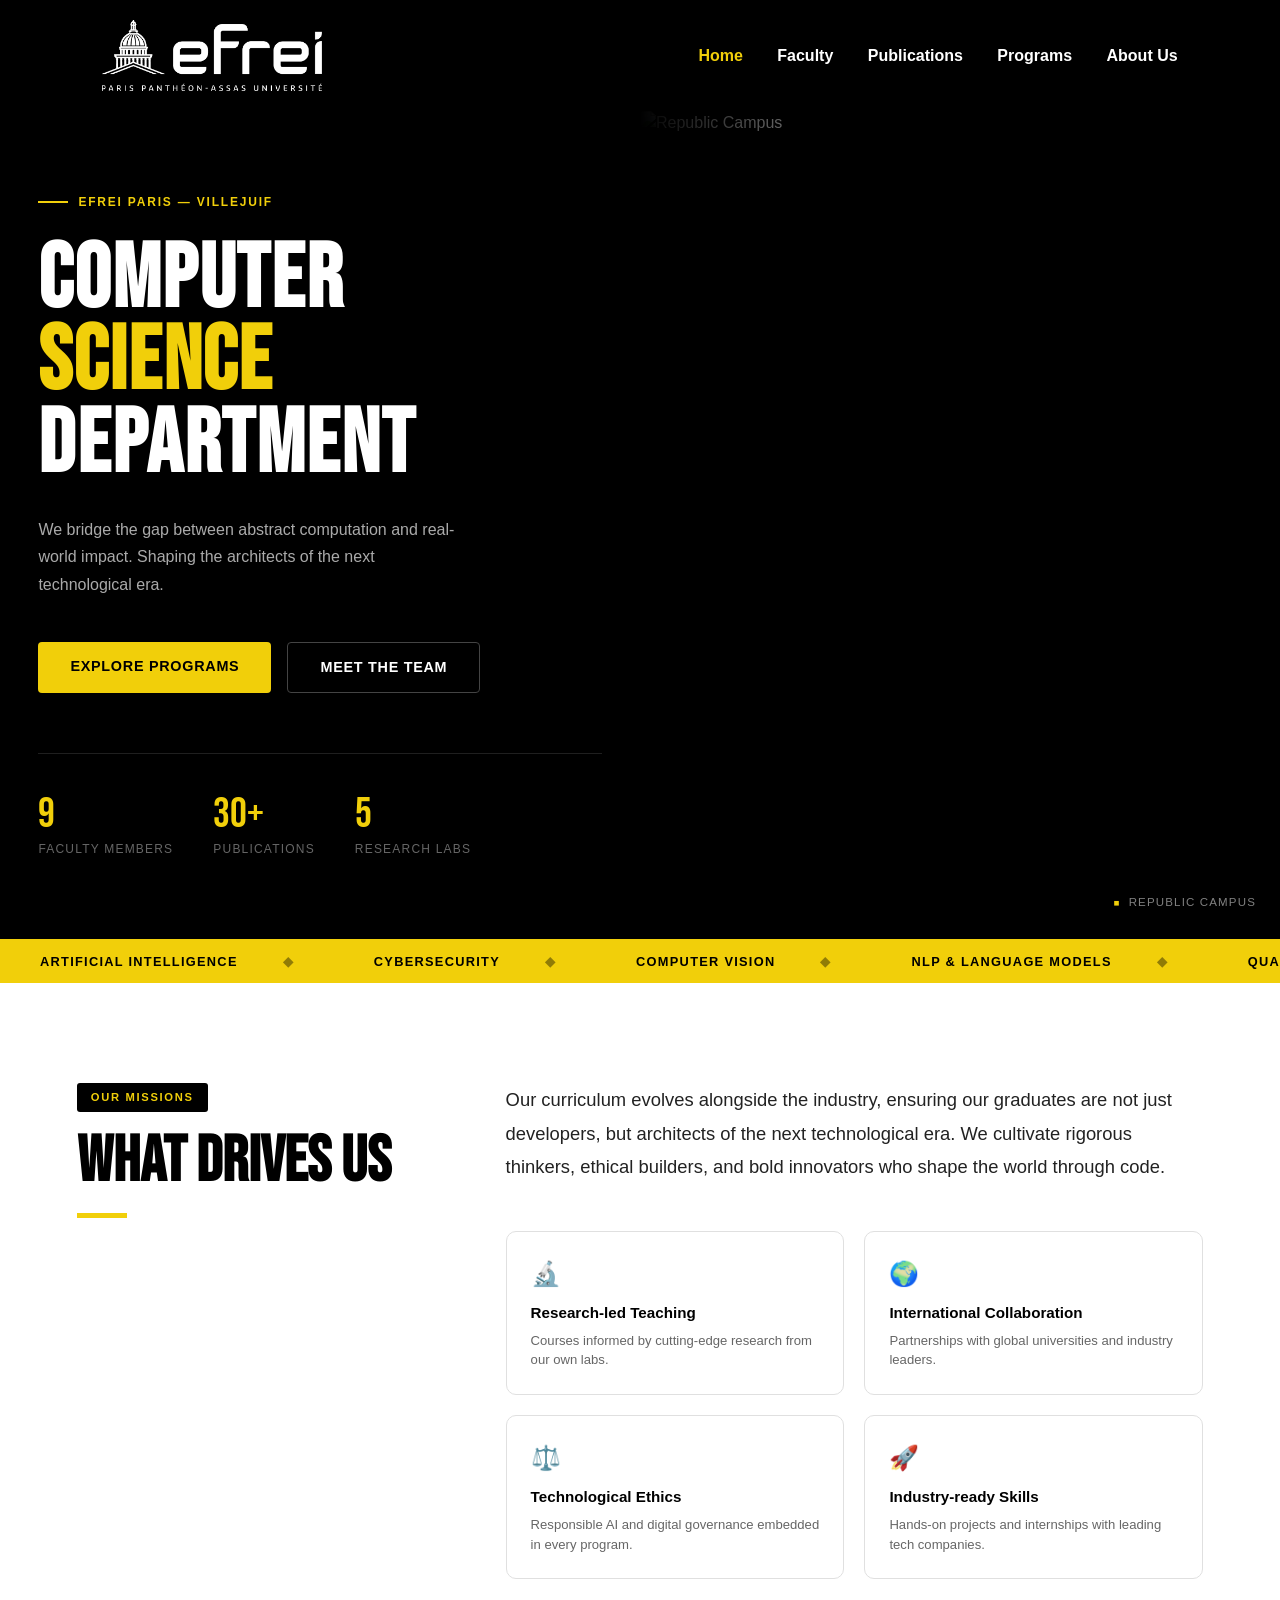
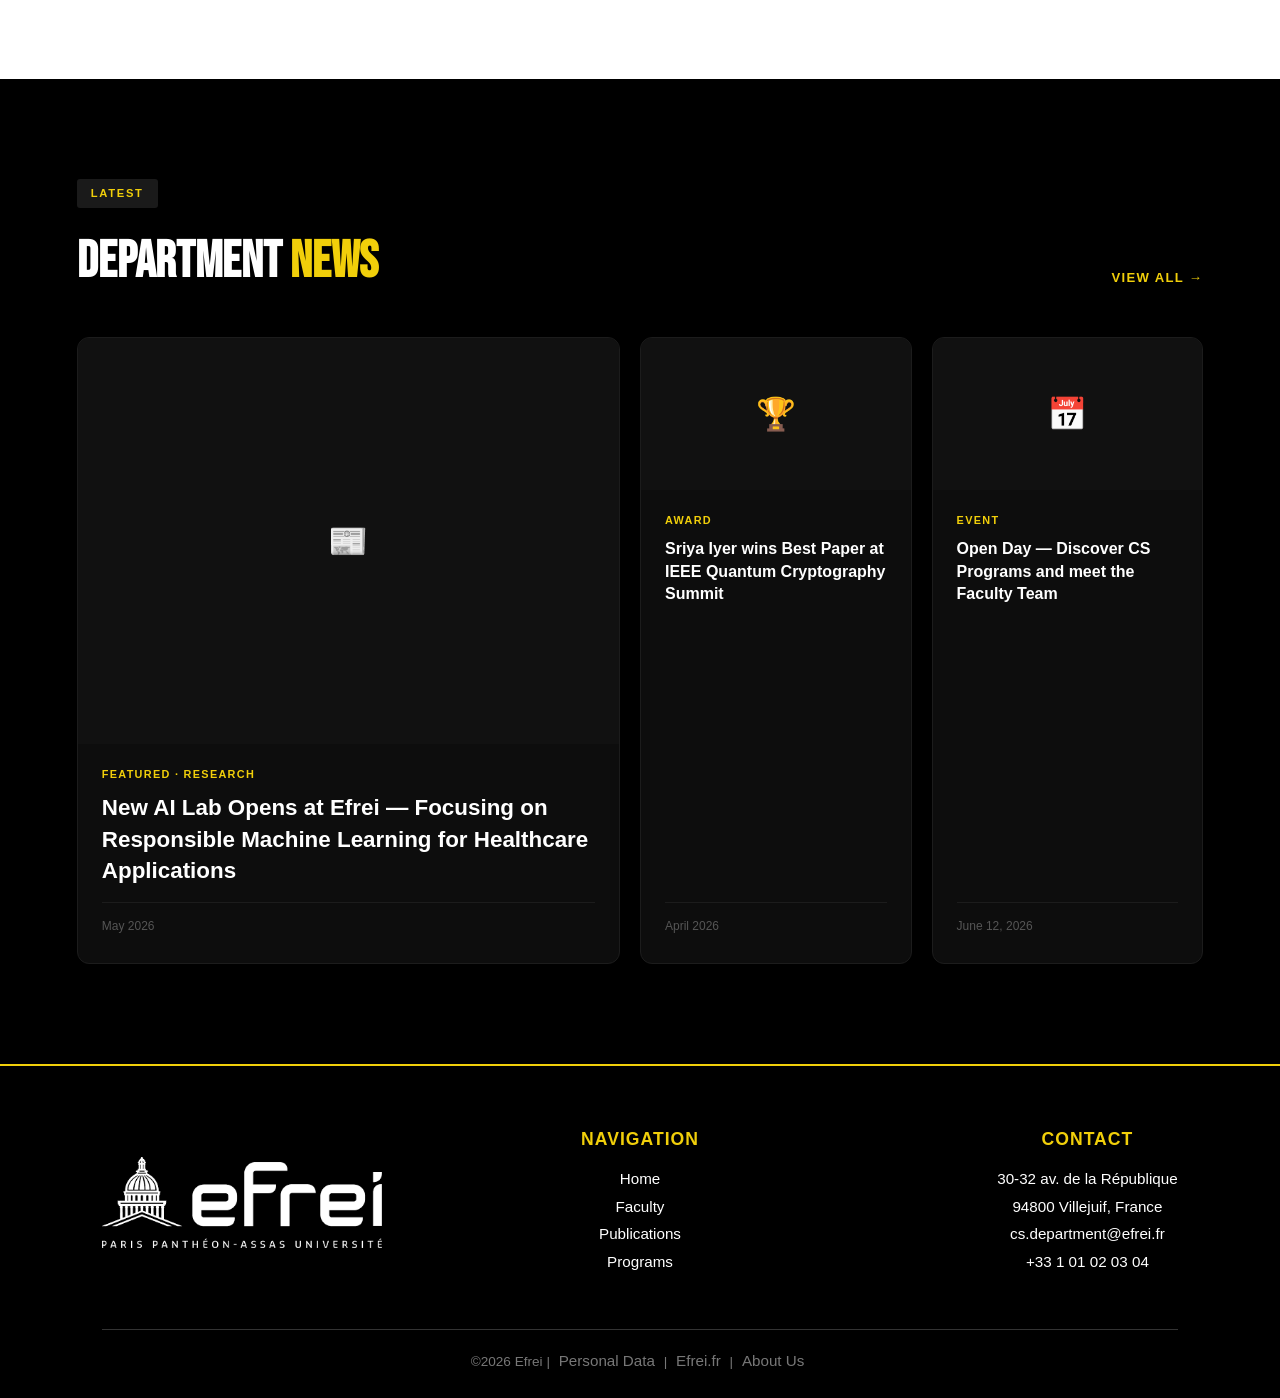
==== html/index.html @ bbaaeda5 "small adjustments" ====
<!DOCTYPE html>
<html lang="fr">
<head>
    <meta charset="UTF-8">
    <meta name="viewport" content="width=device-width, initial-scale=1.0">
    <title>Home - Efrei</title>
    <link rel="stylesheet" href="../css/style.css">
</head>
<body>

<header class="header">
    <img class="logo-efrei" src="../img/logoEfrei.png" alt="Efrei Logo" />
    <nav class="navbar">
        <a href="index.html" class="active">Home</a>
        <a href="faculty.html">Faculty</a>
        <a href="publications.html">Publications</a>
        <a href="programs.html">Programs</a>
        <a href="about.html">About Us</a>
    </nav>
</header>


<main class="home-page">

    <!-- Hero -->
    <div class="home-hero">
        <div class="home-hero-left">
            <span class="home-hero-eyebrow">Efrei Paris — Villejuif</span>
            <h1 class="home-hero-title">
                Computer
                <span>Science</span>
                Department
            </h1>
            <p class="home-hero-desc">
                We bridge the gap between abstract computation and real-world impact.
                Shaping the architects of the next technological era.
            </p>
            <div class="home-hero-cta">
                <a href="programs.html" class="btn-primary">Explore Programs</a>
                <a href="faculty.html" class="btn-ghost">Meet the Team</a>
            </div>
            <div class="home-hero-stats">
                <div class="stat-item">
                    <div class="stat-number">9</div>
                    <div class="stat-label">Faculty Members</div>
                </div>
                <div class="stat-item">
                    <div class="stat-number">30+</div>
                    <div class="stat-label">Publications</div>
                </div>
                <div class="stat-item">
                    <div class="stat-number">5</div>
                    <div class="stat-label">Research Labs</div>
                </div>
            </div>
        </div>
        <div class="home-hero-right">
            <img src="../img/image-campus-efrei.png" alt="Republic Campus" />
            <div class="home-hero-right-overlay"></div>
            <span class="home-hero-right-label">Republic Campus</span>
        </div>
    </div>

    <!-- Ticker -->
    <div class="ticker" aria-hidden="true">
        <div class="ticker-track">
            <span class="ticker-item">Artificial Intelligence</span>
            <span class="ticker-item">Cybersecurity</span>
            <span class="ticker-item">Computer Vision</span>
            <span class="ticker-item">NLP &amp; Language Models</span>
            <span class="ticker-item">Quantum Computing</span>
            <span class="ticker-item">Embedded Systems</span>
            <span class="ticker-item">Big Data</span>
            <span class="ticker-item">Augmented Reality</span>
            <!-- duplicate for seamless loop -->
            <span class="ticker-item">Artificial Intelligence</span>
            <span class="ticker-item">Cybersecurity</span>
            <span class="ticker-item">Computer Vision</span>
            <span class="ticker-item">NLP &amp; Language Models</span>
            <span class="ticker-item">Quantum Computing</span>
            <span class="ticker-item">Embedded Systems</span>
            <span class="ticker-item">Big Data</span>
            <span class="ticker-item">Augmented Reality</span>
        </div>
    </div>

    <!-- Missions -->
    <section class="missions-section">
        <div>
            <span class="section-tag">Our Missions</span>
            <h2 class="missions-heading">What drives us</h2>
            <div class="missions-accent-line"></div>
        </div>
        <div>
            <p class="missions-body">
                Our curriculum evolves alongside the industry, ensuring our graduates are not just developers,
                but architects of the next technological era. We cultivate rigorous thinkers, ethical builders,
                and bold innovators who shape the world through code.
            </p>
            <div class="pillars">
                <div class="pillar">
                    <div class="pillar-icon">🔬</div>
                    <div class="pillar-title">Research-led Teaching</div>
                    <div class="pillar-desc">Courses informed by cutting-edge research from our own labs.</div>
                </div>
                <div class="pillar">
                    <div class="pillar-icon">🌍</div>
                    <div class="pillar-title">International Collaboration</div>
                    <div class="pillar-desc">Partnerships with global universities and industry leaders.</div>
                </div>
                <div class="pillar">
                    <div class="pillar-icon">⚖️</div>
                    <div class="pillar-title">Technological Ethics</div>
                    <div class="pillar-desc">Responsible AI and digital governance embedded in every program.</div>
                </div>
                <div class="pillar">
                    <div class="pillar-icon">🚀</div>
                    <div class="pillar-title">Industry-ready Skills</div>
                    <div class="pillar-desc">Hands-on projects and internships with leading tech companies.</div>
                </div>
            </div>
        </div>
    </section>

    <!-- News -->
    <section class="news-section">
        <div class="section-header">
            <div>
                <span class="section-tag" style="background:#1a1a1a;">Latest</span>
                <h2 class="news-heading">Department <span>News</span></h2>
            </div>
            <a href="#" class="view-all-link">View all →</a>
        </div>
        <div class="news-grid">
            <div class="news-card featured">
                <div class="news-card-img-placeholder" style="aspect-ratio:4/3;">📰</div>
                <div class="news-card-body">
                    <span class="news-card-tag">Featured · Research</span>
                    <p class="news-card-title">New AI Lab Opens at Efrei — Focusing on Responsible Machine Learning for Healthcare Applications</p>
                    <span class="news-card-date">May 2026</span>
                </div>
            </div>
            <div class="news-card">
                <div class="news-card-img-placeholder">🏆</div>
                <div class="news-card-body">
                    <span class="news-card-tag">Award</span>
                    <p class="news-card-title">Sriya Iyer wins Best Paper at IEEE Quantum Cryptography Summit</p>
                    <span class="news-card-date">April 2026</span>
                </div>
            </div>
            <div class="news-card">
                <div class="news-card-img-placeholder">📅</div>
                <div class="news-card-body">
                    <span class="news-card-tag">Event</span>
                    <p class="news-card-title">Open Day — Discover CS Programs and meet the Faculty Team</p>
                    <span class="news-card-date">June 12, 2026</span>
                </div>
            </div>
        </div>
    </section>

</main>

<footer class="footer">
    <div class="footer-main">
        <div class="footer-logo">
            <img class="logo-efrei-footer" src="../img/logoEfrei.png" alt="Efrei Logo" />
        </div>
        <div class="footer-nav">
            <h3>NAVIGATION</h3>
            <a href="index.html">Home</a>
            <a href="faculty.html">Faculty</a>
            <a href="publications.html">Publications</a>
            <a href="programs.html">Programs</a>
        </div>
        <div class="footer-contact">
            <div class="contact-info">
                <h3>CONTACT</h3>
                <p>30-32 av. de la République</p>
                <p>94800 Villejuif, France</p>
                <p>cs.department@efrei.fr</p>
                <p>+33 1 01 02 03 04</p>
            </div>
        </div>
    </div>
    <div class="footer-bottom">
        <p>©2026 Efrei | <a href="#">Personal Data</a> | <a href="https://efrei.fr">Efrei.fr</a> | <a href="about.html">About Us</a></p>
    </div>
</footer>

</body>
</html>
---- css/style.css ----
/* CONFIGURATION GÉNÉRALE */

@import url('https://fonts.googleapis.com/css2?family=Bebas+Neue&family=DM+Sans:ital,opsz,wght@0,9..40,300;0,9..40,400;0,9..40,700;1,9..40,300&display=swap');

* {
    box-sizing: border-box;
    margin: 0;
    padding: 0;
}

body {
    font-family: 'Inter', Helvetica, Arial, sans-serif;
    background-color: #000000;
    color: #ffffff;
    line-height: 1.5;
}

/* HEADER & NAVBAR */
.header {
    display: flex;
    justify-content: space-between;
    align-items: center;
    padding: 20px 8%;
    background-color: #000000;
}

.logo-efrei {
    width: 220px;
    height: auto;
}

.navbar a {
    color: #ffffff;
    text-decoration: none;
    margin-left: 30px;
    font-weight: 700;
}

.navbar a:hover, .navbar a.active {
    color: #f1cf0a;
}

/* HERO SECTION & CONTROLS */
.hero-section {
    background-color: #ffffff;
    color: #000000;
    padding: 80px 10%;
    text-align: center;
}

.page-title h1 {
    font-family: 'Bebas Neue', sans-serif;
    font-size: clamp(4rem, 7vw, 8rem);
    margin-bottom: 15px;
}

.page-title p {
    font-size: 1.4rem;
    color: #555;
    margin-bottom: 80px;
}

.controls {
    display: flex;
    flex-direction: column;
    align-items: center;
    gap: 25px;
}

.search-box {
    display: flex;
    gap: 15px;
}

#searchInput, #roleFilter {
    padding: 15px 25px;
    font-size: 1rem;
    border: 2px solid #000;
    border-radius: 30px;
    width: 380px;
    outline: none;
}

#searchBtn {
    padding: 15px 35px;
    background-color: #000;
    color: #fff;
    border: none;
    border-radius: 10px;
    cursor: pointer;
    font-weight: bold;
    transition: all 0.3s ease;
}

#searchBtn:hover {
    background-color: #f1cf0a;
    color: #000;
    transform: translateY(-2px);
}

.filter-sort-row {
    display: flex;
    justify-content: space-between;
    align-items: center;
    width: 100%;
    max-width: 1100px;
}

.category-buttons {
    display: flex;
    gap: 15px;
}

.cat-btn {
    background: #000;
    color: #fff;
    border: none;
    padding: 12px 25px;
    border-radius: 30px;
    cursor: pointer;
    font-weight: 600;
    transition: 0.3s;
}

.cat-btn.active, .cat-btn:hover {
    background: #f1cf0a;
    color: #000;
}

.sort-box {
    display: flex;
    align-items: center;
    gap: 10px;
    color: #000;
    font-weight: bold;
}

.sort-box select {
    background: #fff;
    color: #000;
    border: 1px solid #ccc;
    border-radius: 5px;
    padding: 8px 15px;
    outline: none;
    font-weight: bold;
    cursor: pointer;
}

/* FACULTY */
.faculty-grid {
    background-color: #000000;
    display: grid;
    grid-template-columns: repeat(3, 1fr);
    gap: 40px;
    padding: 60px 10%;
    max-width: 1400px;
    margin: 0 auto;
}

.person-card {
    background-color: #ffffff;
    color: #000000;
    padding: 30px;
    border-radius: 15px;
    text-align: center;
    cursor: pointer;
    transition: all 0.3s ease-in-out;
    box-shadow: 0 4px 15px rgba(0, 0, 0, 0.1);
    position: relative;
    top: 0;
}

.person-card:hover {
    transform: translateY(-10px) scale(1.02);
    box-shadow: 0 15px 30px rgba(241, 207, 10, 0.2);
}

.person-card:hover .name {
    color: #f1cf0a;
    transition: color 0.3s ease;
}

.person-card:hover .photo-area {
    background-color: #d0d0d0;
    transition: background-color 0.3s ease;
}

.photo-area {
    width: 100%;
    aspect-ratio: 1 / 1;
    object-fit: cover;
    object-position: center;

    border-radius: 10px;
    margin-bottom: 20px;
}

.modal-photo {
    width: 180px;
    height: 180px;
    object-fit: cover;
    object-position: center;
    border-radius: 15px;
    background-color: #e0e0e0;
}

.name {
    font-size: 1.6rem;
    font-weight: 800;
    margin-bottom: 8px;
}

.role {
    font-size: 1.1rem;
    color: #666;
}

/* PUBLICATIONS */
.publications-list {
    background: #000;
    padding: 60px 10%;
}

.pub-card {
    background: #fff;
    color: #000;
    display: flex;
    margin-bottom: 30px;
    border-radius: 10px;
    overflow: hidden;
    height: 220px;
}

.pub-image {
    width: 250px;
    background: #e0e0e0;
    flex-shrink: 0;

    object-fit: cover;
    object-position: center;
}

.pub-content {
    padding: 25px;
    flex-grow: 1;
    display: flex;
    flex-direction: column;
    position: relative;
}

.pub-meta {
    color: #666;
    font-size: 0.9rem;
    margin-bottom: 10px;
}

.pub-title {
    font-size: 1.5rem;
    margin-bottom: 15px;
}

.pub-desc {
    color: #444;
    line-height: 1.4;
}

.read-btn {
    position: absolute;
    bottom: 20px;
    right: 25px;
    background: #000;
    color: #fff;
    padding: 8px 25px;
    border-radius: 5px;
    cursor: pointer;
    transition: all 0.3s ease;
    border: none;
}

.read-btn:hover {
    background: #f1cf0a;
    color: #000;
    transform: scale(1.1);
}

/* PROGRAMS */
.programs-container {
    background-color: #000;
    padding: 60px 10%;
}

.year-row {
    margin-bottom: 80px;
    transition: opacity 0.4s ease;
}

.year-title {
    color: #fff;
    font-size: 2.5rem;
    margin-bottom: 30px;
    border-left: 5px solid #f1cf0a;
    padding-left: 20px;
}

.carousel-container {
    overflow-x: auto;
    padding: 20px 0;
    scrollbar-width: none;
}

.carousel-container::-webkit-scrollbar {
    display: none;
}

.carousel-track {
    display: flex;
    gap: 40px;
    perspective: 1000px;
}

.course-card {
    min-width: 45%;
    background: #fff;
    color: #000;
    padding: 30px;
    border-radius: 20px;
    cursor: pointer;
    transition: transform 0.3s ease, box-shadow 0.3s ease;
    position: relative;
    top: 0;
}

.course-card:hover {
    transform: scale(1.05);
    box-shadow: 0 15px 35px rgba(241, 207, 10, 0.4);
}

.card-header {
    display: flex;
    gap: 10px;
    margin-bottom: 20px;
}

.badge {
    background: #000;
    color: #fff;
    padding: 5px 12px;
    border-radius: 5px;
    font-size: 0.8rem;
    font-weight: bold;
    text-transform: uppercase;
}

.course-card h3 {
    font-size: 1.8rem;
    margin-bottom: 15px;
}

/* SYLLABUS */
.syllabus-table {
    width: 100%;
    border-collapse: collapse;
    margin-top: 20px;
    background: #fff;
    font-size: 0.9rem;
}

.syllabus-table td {
    padding: 12px 15px;
    border: 1px solid #eee;
    vertical-align: top;
    line-height: 1.4;
    color: #333;
}

table.syllabus-table td.syll-cat {
    width: 150px;
    font-weight: bold;
    background-color: #f9f9f9;
    color: #004a99;
    text-transform: uppercase;
    font-size: 0.75rem;
}

.modal-divider {
    border: 0;
    height: 1px;
    background: #eee;
    margin: 30px 0;
}

.programs-modal {
    max-height: 90vh;
    overflow-y: auto;
}

/* --- PLANNING & GRID --- */
.planning-header {
    display: flex;
    justify-content: space-between;
    align-items: center;
    margin-bottom: 20px;
}

.nav-btn {
    background: #000;
    color: #fff;
    border: none;
    padding: 8px 15px;
    border-radius: 5px;
    cursor: pointer;
    font-weight: bold;
    transition: 0.3s;
}

.nav-btn:hover {
    background: #f1cf0a;
    color: #000;
}

#weekLabel {
    font-weight: bold;
    min-width: 150px;
    text-align: center;
}

.calendar-grid {
    display: grid;
    grid-template-columns: repeat(5, 1fr);
    gap: 10px;
    background: #f4f4f4;
    padding: 15px;
    border-radius: 10px;
}

.day-column {
    display: flex;
    flex-direction: column;
    gap: 10px;
    background: #fff;
    border-radius: 8px;
    padding: 10px;
    min-height: 300px;
}

.day-header {
    font-weight: bold;
    text-align: center;
    padding-bottom: 10px;
    border-bottom: 2px solid #eee;
    margin-bottom: 5px;
}

.day-header.active {
    color: #f1cf0a;
}

.event-cell {
    min-height: 60px;
    display: flex;
    align-items: center;
}

.event-bar {
    width: 100%;
    padding: 8px;
    font-size: 0.75rem;
    font-weight: bold;
    border-radius: 5px;
    line-height: 1.2;
}

.event-bar.empty {
    background: transparent;
    border: none;
}

.calendar-base {
    display: none;
    background: #f9f9f9;
    border-radius: 15px;
    padding: 20px;
    margin-top: 20px;
}

.calendar-base.active-week {
    display: block;
    animation: fadeIn 0.4s;
}

.cyan {
    background: #e0fbff;
    border-left: 4px solid #00d1ff;
    color: #007086;
}

.yellow {
    background: #fff9e0;
    border-left: 4px solid #f1cf0a;
    color: #856d00;
}

/* --- MODALS (FACULTY & PUBS) --- */
.modal {
    display: none;
    position: fixed;
    z-index: 1000;
    left: 0;
    top: 0;
    width: 100%;
    height: 100%;
    background-color: rgba(0, 0, 0, 0.6);
    backdrop-filter: blur(8px);
}

.modal-content {
    background-color: #fff;
    color: #000;
    margin: 5% auto;
    padding: 40px;
    border-radius: 20px;
    width: 60%;
    max-width: 800px;
    position: relative;
    animation: fadeIn 0.3s ease;
}

.close-modal {
    position: absolute;
    right: 25px;
    top: 15px;
    font-size: 35px;
    font-weight: bold;
    cursor: pointer;
}

.modal-header {
    display: flex;
    gap: 30px;
    margin-bottom: 30px;
    align-items: center;
}

.modal-photo {
    width: 180px;
    height: 180px;
    background-color: #e0e0e0;
    border-radius: 15px;
    flex-shrink: 0;
}

.modal-info h2 {
    font-size: 2.5rem;
    margin-bottom: 5px;
}

.modal-info p {
    font-size: 1.3rem;
    color: #f1cf0a;
    font-weight: bold;
}

.modal-body h3 {
    margin: 20px 0 10px 0;
    border-bottom: 2px solid #f1cf0a;
    display: inline-block;
}

.modal-body p {
    font-size: 1.1rem;
    line-height: 1.6;
    color: #333;
}

.pub-modal-size {
    width: 80%;
    max-width: 900px;
    padding: 50px;
}

.pub-modal-header-split {
    display: flex;
    border-bottom: 2px solid #eee;
    padding-bottom: 30px;
    margin-bottom: 30px;
}

.modal-section-left, .modal-section-right {
    flex: 1;
    display: flex;
    flex-direction: column;
    align-items: center;
    justify-content: center;
}

.modal-section-left {
    border-right: 1px solid #eee;
}

.modal-image-placeholder, .author-photo-placeholder {
    width: 200px;
    height: 200px;
    background-color: #e0e0e0;
    border-radius: 10px;
    margin-bottom: 15px;
}

.modal-meta-text, .modal-author-name {
    font-weight: bold;
    font-size: 1.1rem;
    color: #333;
}

.pub-modal-body h2 {
    margin-bottom: 20px;
    font-size: 2.2rem;
}

.modal-text-content {
    line-height: 1.8;
    font-size: 1.1rem;
    color: #333;
}

.modal-divider {
    border: 0;
    height: 4px;
    background: #f1cf0a;
    width: 60px;
    margin-bottom: 20px;
}

@keyframes fadeIn {
    from { opacity: 0; transform: translateY(-20px); }
    to { opacity: 1; transform: translateY(0); }
}

/* FOOTER */
.footer {
    padding: 60px 8% 20px 8%;
    background-color: #000;
    border-top: 2px solid #f1cf0a;
}

.footer-main {
    display: flex;
    justify-content: space-between;
    align-items: center;
    margin-bottom: 50px;
}

.footer-logo {
    flex: 1;
    display: flex;
    justify-content: flex-start;
}

.logo-efrei-footer {
    width: 280px;
    height: auto;
}

.footer-nav {
    flex: 1;
    text-align: center;
}

.footer-contact {
    flex: 1;
    display: flex;
    flex-direction: column;
    align-items: flex-end;
}

.contact-info {
    text-align: center;
}

.footer h3 {
    color: #f1cf0a;
    margin-bottom: 15px;
    font-size: 1.1rem;
    letter-spacing: 1px;
}

.footer a, .footer p {
    color: #ffffff;
    text-decoration: none;
    margin-bottom: 5px;
    display: block;
    font-size: 0.95rem;
}

.footer-bottom {
    border-top: 1px solid #333;
    padding-top: 20px;
    text-align: center;
}

.footer-bottom p {
    font-size: 0.85rem;
    color: #777;
    white-space: nowrap;
}

.footer-bottom a {
    display: inline;
    margin: 0 5px;
    color: #777;
    text-decoration: none;
}

/* HOME PAGE */

.home-page {
    background-color: #000;
    color: #fff;
    overflow-x: hidden;
}

/* Hero split */
.home-hero {
    min-height: 92vh;
    display: grid;
    grid-template-columns: 1fr 1fr;
}

.home-hero-left {
    display: flex;
    flex-direction: column;
    justify-content: center;
    padding: 80px 6%;
}

.home-hero-eyebrow {
    display: inline-flex;
    align-items: center;
    gap: 10px;
    font-size: 0.75rem;
    font-weight: 700;
    letter-spacing: 0.15em;
    text-transform: uppercase;
    color: #f1cf0a;
    margin-bottom: 28px;
    animation: fadeUp 0.6s ease both;
}

.home-hero-eyebrow::before {
    content: '';
    width: 30px;
    height: 2px;
    background: #f1cf0a;
}

.home-hero-title {
    font-family: 'Bebas Neue', sans-serif;
    font-size: clamp(4rem, 7vw, 8rem);
    line-height: 0.92;
    letter-spacing: 0.02em;
    color: #fff;
    margin-bottom: 30px;
    animation: fadeUp 0.7s 0.1s ease both;
}

.home-hero-title span {
    color: #f1cf0a;
    display: block;
}

.home-hero-desc {
    font-size: 1rem;
    color: #aaa;
    line-height: 1.7;
    max-width: 420px;
    margin-bottom: 44px;
    font-weight: 300;
    animation: fadeUp 0.7s 0.2s ease both;
}

.home-hero-cta {
    display: flex;
    gap: 16px;
    animation: fadeUp 0.7s 0.3s ease both;
}

.btn-primary {
    background: #f1cf0a;
    color: #000;
    padding: 14px 32px;
    border-radius: 4px;
    font-weight: 700;
    font-size: 0.9rem;
    letter-spacing: 0.05em;
    text-transform: uppercase;
    text-decoration: none;
    transition: transform 0.2s, box-shadow 0.2s;
}

.btn-primary:hover {
    transform: translateY(-3px);
    box-shadow: 0 10px 30px rgba(241, 207, 10, 0.35);
}

.btn-ghost {
    background: transparent;
    color: #fff;
    padding: 14px 32px;
    border-radius: 4px;
    border: 1px solid #444;
    font-weight: 700;
    font-size: 0.9rem;
    letter-spacing: 0.05em;
    text-transform: uppercase;
    text-decoration: none;
    transition: border-color 0.2s, color 0.2s;
}

.btn-ghost:hover {
    border-color: #f1cf0a;
    color: #f1cf0a;
}

.home-hero-stats {
    display: flex;
    gap: 40px;
    margin-top: 60px;
    padding-top: 40px;
    border-top: 1px solid #1f1f1f;
    animation: fadeUp 0.7s 0.4s ease both;
}

.stat-number {
    font-family: 'Bebas Neue', sans-serif;
    font-size: 2.6rem;
    color: #f1cf0a;
    line-height: 1;
}

.stat-label {
    font-size: 0.75rem;
    color: #666;
    text-transform: uppercase;
    letter-spacing: 0.1em;
    margin-top: 4px;
}

.home-hero-right {
    position: relative;
    overflow: hidden;
}

.home-hero-right img {
    width: 100%;
    height: 100%;
    object-fit: cover;
    display: block;
    filter: brightness(0.7);
    animation: zoomIn 1.2s ease both;
}

.home-hero-right-overlay {
    position: absolute;
    inset: 0;
    background: linear-gradient(to right, #000 0%, transparent 40%);
}

.home-hero-right-label {
    position: absolute;
    bottom: 28px;
    right: 24px;
    font-size: 0.72rem;
    color: rgba(255, 255, 255, 0.5);
    letter-spacing: 0.1em;
    text-transform: uppercase;
    display: flex;
    align-items: center;
    gap: 8px;
}

.home-hero-right-label::before {
    content: '■';
    font-size: 0.6rem;
    color: #f1cf0a;
}

/* Ticker */
.ticker {
    background: #f1cf0a;
    padding: 10px 0;
    overflow: hidden;
    white-space: nowrap;
}

.ticker-track {
    display: inline-flex;
    animation: ticker 22s linear infinite;
}

.ticker-item {
    color: #000;
    font-weight: 700;
    font-size: 0.8rem;
    letter-spacing: 0.1em;
    text-transform: uppercase;
    padding: 0 40px;
}

.ticker-item::after {
    content: ' ◆ ';
    margin-left: 40px;
    opacity: 0.4;
}

/* Missions */
.missions-section {
    background: #fff;
    color: #000;
    padding: 100px 6%;
    display: grid;
    grid-template-columns: 1fr 2fr;
    gap: 80px;
    align-items: start;
}

.section-tag {
    display: inline-block;
    background: #000;
    color: #f1cf0a;
    font-size: 0.7rem;
    font-weight: 700;
    letter-spacing: 0.15em;
    text-transform: uppercase;
    padding: 6px 14px;
    border-radius: 3px;
    margin-bottom: 20px;
}

.missions-heading {
    font-family: 'Bebas Neue', sans-serif;
    font-size: clamp(3rem, 5vw, 5rem);
    line-height: 0.95;
    color: #000;
}

.missions-accent-line {
    width: 50px;
    height: 5px;
    background: #f1cf0a;
    margin-top: 20px;
}

.missions-body {
    font-size: 1.15rem;
    line-height: 1.8;
    color: #222;
    font-weight: 300;
    margin-bottom: 48px;
}

.pillars {
    display: grid;
    grid-template-columns: 1fr 1fr;
    gap: 20px;
}

.pillar {
    border: 1px solid #e0e0e0;
    border-radius: 10px;
    padding: 24px;
    transition: border-color 0.25s, transform 0.25s;
}

.pillar:hover {
    border-color: #f1cf0a;
    transform: translateY(-4px);
}

.pillar-icon {
    font-size: 1.5rem;
    margin-bottom: 10px;
}

.pillar-title {
    font-weight: 700;
    font-size: 0.95rem;
    color: #000;
    margin-bottom: 6px;
}

.pillar-desc {
    font-size: 0.82rem;
    color: #666;
    line-height: 1.5;
}

/* News */
.news-section {
    background: #000;
    padding: 100px 6%;
}

.section-header {
    display: flex;
    justify-content: space-between;
    align-items: flex-end;
    margin-bottom: 50px;
}

.news-heading {
    font-family: 'Bebas Neue', sans-serif;
    font-size: clamp(2.5rem, 4vw, 4.5rem);
    color: #fff;
    line-height: 1;
    margin-top: 8px;
}

.news-heading span { color: #f1cf0a; }

.view-all-link {
    font-size: 0.82rem;
    font-weight: 700;
    letter-spacing: 0.1em;
    text-transform: uppercase;
    color: #f1cf0a;
    text-decoration: none;
    display: flex;
    align-items: center;
    gap: 8px;
    transition: gap 0.2s;
}

.view-all-link:hover { gap: 14px; }

.news-grid {
    display: grid;
    grid-template-columns: 2fr 1fr 1fr;
    gap: 20px;
}

.news-card {
    background: #0d0d0d;
    border-radius: 12px;
    overflow: hidden;
    border: 1px solid #1c1c1c;
    transition: border-color 0.25s, transform 0.25s;
    cursor: pointer;
    display: flex;
    flex-direction: column;
}

.news-card:hover {
    border-color: #f1cf0a;
    transform: translateY(-5px);
}

.news-card-img-placeholder {
    width: 100%;
    aspect-ratio: 16/9;
    background: #111;
    display: flex;
    align-items: center;
    justify-content: center;
    font-size: 2rem;
    color: #333;
}

.news-card.featured .news-card-img-placeholder { aspect-ratio: 4/3; }

.news-card-body {
    padding: 22px 24px 28px;
    flex: 1;
    display: flex;
    flex-direction: column;
}

.news-card-tag {
    font-size: 0.68rem;
    font-weight: 700;
    letter-spacing: 0.12em;
    text-transform: uppercase;
    color: #f1cf0a;
    margin-bottom: 10px;
}

.news-card-title {
    font-weight: 700;
    font-size: 1rem;
    line-height: 1.4;
    color: #fff;
    margin-bottom: auto;
}

.news-card.featured .news-card-title { font-size: 1.4rem; }

.news-card-date {
    font-size: 0.75rem;
    color: #555;
    margin-top: 16px;
    padding-top: 14px;
    border-top: 1px solid #1c1c1c;
}

/* ── ABOUT HERO ── */
.about-hero {
    background: #000;
    padding: 100px 8% 80px;
    display: grid;
    grid-template-columns: 1fr 1fr;
    gap: 80px;
    align-items: center;
    border-bottom: 1px solid #1a1a1a;
}

.about-hero-eyebrow {
    display: inline-flex;
    align-items: center;
    gap: 10px;
    font-size: 0.75rem;
    font-weight: 700;
    letter-spacing: 0.15em;
    text-transform: uppercase;
    color: #f1cf0a;
    margin-bottom: 28px;
}

.about-hero-eyebrow::before {
    content: '';
    width: 30px;
    height: 2px;
    background: #f1cf0a;
}

.about-hero-title {
    font-family: 'Bebas Neue', sans-serif;
    font-size: clamp(3.5rem, 6vw, 7rem);
    line-height: 0.92;
    letter-spacing: 0.02em;
    color: #fff;
    margin-bottom: 30px;
}

.about-hero-title span { color: #f1cf0a; }

.about-hero-desc {
    font-size: 1.05rem;
    color: #888;
    line-height: 1.8;
    font-weight: 300;
    max-width: 500px;
}

.about-hero-right {
    display: grid;
    grid-template-columns: 1fr 1fr;
    gap: 16px;
}

.about-stat-card {
    background: #0d0d0d;
    border: 1px solid #1c1c1c;
    border-radius: 12px;
    padding: 30px 24px;
    transition: border-color 0.25s, transform 0.25s;
}

.about-stat-card:hover {
    border-color: #f1cf0a;
    transform: translateY(-4px);
}

.about-stat-card:first-child {
    grid-column: span 2;
    background: #f1cf0a;
    border-color: #f1cf0a;
}

.about-stat-card:first-child .stat-number { color: #000; }
.about-stat-card:first-child .stat-label  { color: #333; }

.about-stat-card .stat-number {
    font-family: 'Bebas Neue', sans-serif;
    font-size: 3rem;
    color: #f1cf0a;
    line-height: 1;
}

.about-stat-card .stat-label {
    font-size: 0.78rem;
    color: #666;
    text-transform: uppercase;
    letter-spacing: 0.1em;
    margin-top: 6px;
}

.about-stat-card .stat-desc {
    font-size: 0.82rem;
    color: #555;
    margin-top: 10px;
    line-height: 1.5;
}

.about-stat-card:first-child .stat-desc { color: #444; }

/* ── ABOUT SECTION ── */
.about-section {
    background: #fff;
    color: #000;
    padding: 100px 8%;
    display: grid;
    grid-template-columns: 1fr 1.6fr;
    gap: 80px;
    align-items: start;
}

.about-section-left {
    position: sticky;
    top: 40px;
}

.about-section-title {
    font-family: 'Bebas Neue', sans-serif;
    font-size: clamp(3rem, 4.5vw, 5rem);
    line-height: 0.95;
    color: #000;
    margin-bottom: 20px;
}

.about-section-title span { color: #f1cf0a; }

.about-lead {
    font-size: 1.1rem;
    color: #333;
    line-height: 1.8;
    font-weight: 300;
    margin-bottom: 36px;
}

.about-body p {
    font-size: 0.95rem;
    color: #444;
    line-height: 1.85;
    margin-bottom: 20px;
    font-weight: 300;
}

.about-body strong { color: #000; font-weight: 700; }

.timeline {
    margin-top: 48px;
    border-top: 1px solid #eee;
    padding-top: 40px;
}

.timeline-title {
    font-size: 0.7rem;
    font-weight: 700;
    letter-spacing: 0.15em;
    text-transform: uppercase;
    color: #999;
    margin-bottom: 28px;
}

.timeline-item {
    display: flex;
    gap: 24px;
    margin-bottom: 28px;
    align-items: flex-start;
}

.timeline-year {
    font-family: 'Bebas Neue', sans-serif;
    font-size: 1.6rem;
    color: #f1cf0a;
    line-height: 1;
    min-width: 60px;
}

.timeline-content strong {
    display: block;
    font-size: 0.9rem;
    font-weight: 700;
    color: #000;
    margin-bottom: 4px;
}

.timeline-content p {
    font-size: 0.82rem;
    color: #666;
    margin: 0;
    line-height: 1.5;
}

.values-grid {
    display: grid;
    grid-template-columns: 1fr 1fr;
    gap: 14px;
    margin-top: 40px;
}

.value-card {
    border: 1px solid #e0e0e0;
    border-radius: 10px;
    padding: 22px;
    transition: border-color 0.25s, transform 0.25s;
}

.value-card:hover {
    border-color: #f1cf0a;
    transform: translateY(-3px);
}

.value-icon { font-size: 1.4rem; margin-bottom: 10px; }

.value-title {
    font-weight: 700;
    font-size: 0.9rem;
    color: #000;
    margin-bottom: 6px;
}

.value-desc {
    font-size: 0.8rem;
    color: #666;
    line-height: 1.5;
}

/* ── TEAM CARDS ── */
.team-grid {
    display: grid;
    grid-template-columns: 1fr 1fr;
    gap: 24px;
    align-items: start;
}

.team-card {
    background: #000;
    border: 1px solid #1c1c1c;
    border-radius: 16px;
    overflow: hidden;
    transition: border-color 0.25s, transform 0.25s;
}

.team-card:hover {
    border-color: #f1cf0a;
    transform: translateY(-5px);
}

.team-card-photo {
    width: 100%;
    aspect-ratio: 4 / 3;
    background: #111;
    position: relative;
    overflow: hidden;
}

.team-card-photo img {
    width: 100%;
    height: 100%;
    object-fit: cover;
    object-position: center top;
    display: block;
}

.team-card-photo-fallback {
    position: absolute;
    inset: 0;
    display: none;
    align-items: center;
    justify-content: center;
    font-family: 'Bebas Neue', sans-serif;
    font-size: 4rem;
    color: #f1cf0a;
    letter-spacing: 0.05em;
    background: #0d0d0d;
}

.team-card-photo.no-photo img { display: none; }
.team-card-photo.no-photo .team-card-photo-fallback { display: flex; }

.team-card-body {
    padding: 28px;
}

.team-card-header {
    display: flex;
    justify-content: space-between;
    align-items: flex-start;
    margin-bottom: 20px;
}

.team-card-name {
    font-family: 'Bebas Neue', sans-serif;
    font-size: 1.9rem;
    color: #fff;
    line-height: 1;
    margin-bottom: 6px;
}

.team-card-role {
    font-size: 0.72rem;
    font-weight: 700;
    letter-spacing: 0.12em;
    text-transform: uppercase;
    color: #f1cf0a;
}

.team-card-socials {
    display: flex;
    gap: 10px;
}

.team-social-link {
    width: 34px;
    height: 34px;
    border-radius: 6px;
    border: 1px solid #222;
    background: #111;
    color: #666;
    display: flex;
    align-items: center;
    justify-content: center;
    text-decoration: none;
    transition: border-color 0.2s, color 0.2s, background 0.2s;
}

.team-social-link:hover {
    border-color: #f1cf0a;
    color: #f1cf0a;
    background: #1a1700;
}

.team-card-skills {
    display: flex;
    flex-wrap: wrap;
    gap: 8px;
}

.skill-tag {
    background: #111;
    border: 1px solid #222;
    color: #aaa;
    font-size: 0.72rem;
    font-weight: 600;
    letter-spacing: 0.08em;
    text-transform: uppercase;
    padding: 5px 12px;
    border-radius: 4px;
    transition: border-color 0.2s, color 0.2s;
}

.team-card:hover .skill-tag {
    border-color: #2a2500;
    color: #ccc;
}

/* ── CONTACT SECTION ── */
.contact-section {
    background: #000;
    padding: 100px 8%;
}

.contact-header {
    display: flex;
    justify-content: space-between;
    align-items: flex-end;
    margin-bottom: 60px;
}

.contact-heading {
    font-family: 'Bebas Neue', sans-serif;
    font-size: clamp(2.5rem, 4vw, 4.5rem);
    color: #fff;
    line-height: 1;
    margin-top: 8px;
}

.contact-heading span { color: #f1cf0a; }

.contact-subtext {
    font-size: 0.9rem;
    color: #555;
    max-width: 340px;
    text-align: right;
    line-height: 1.6;
}

.contact-layout {
    display: grid;
    grid-template-columns: 1fr 1.5fr;
    gap: 60px;
    align-items: start;
}

.contact-info-block {
    display: flex;
    flex-direction: column;
    gap: 32px;
}

.contact-info-item {
    border-left: 3px solid #1c1c1c;
    padding-left: 20px;
    transition: border-color 0.25s;
}

.contact-info-item:hover { border-color: #f1cf0a; }

.contact-info-label {
    font-size: 0.68rem;
    font-weight: 700;
    letter-spacing: 0.15em;
    text-transform: uppercase;
    color: #f1cf0a;
    margin-bottom: 8px;
}

.contact-info-value {
    font-size: 0.95rem;
    color: #ccc;
    line-height: 1.6;
}

.contact-map-placeholder {
    margin-top: 8px;
    background: #0d0d0d;
    border: 1px solid #1c1c1c;
    border-radius: 10px;
    padding: 30px 24px;
    display: flex;
    align-items: center;
    gap: 14px;
    color: #444;
    font-size: 0.85rem;
}

.contact-map-placeholder span { font-size: 1.6rem; }

.contact-form {
    background: #0d0d0d;
    border: 1px solid #1c1c1c;
    border-radius: 16px;
    padding: 48px 44px;
}

.form-row {
    display: grid;
    grid-template-columns: 1fr 1fr;
    gap: 18px;
}

.form-group {
    display: flex;
    flex-direction: column;
    margin-bottom: 22px;
}

.form-group.full { grid-column: span 2; }

.form-label {
    font-size: 0.7rem;
    font-weight: 700;
    letter-spacing: 0.12em;
    text-transform: uppercase;
    color: #666;
    margin-bottom: 8px;
}

.form-input,
.form-select,
.form-textarea {
    background: #111;
    border: 1px solid #222;
    border-radius: 6px;
    color: #fff;
    font-family: inherit;
    font-size: 0.92rem;
    padding: 14px 16px;
    outline: none;
    transition: border-color 0.2s;
    width: 100%;
}

.form-input::placeholder,
.form-textarea::placeholder { color: #444; }

.form-input:focus,
.form-select:focus,
.form-textarea:focus { border-color: #f1cf0a; }

.form-select {
    appearance: none;
    background-image: url("data:image/svg+xml,%3Csvg xmlns='http://www.w3.org/2000/svg' width='12' height='8' viewBox='0 0 12 8'%3E%3Cpath d='M1 1l5 5 5-5' stroke='%23666' stroke-width='1.5' fill='none' stroke-linecap='round'/%3E%3C/svg%3E");
    background-repeat: no-repeat;
    background-position: right 16px center;
    cursor: pointer;
}

.form-select option { background: #111; }

.form-textarea {
    resize: vertical;
    min-height: 130px;
}

.form-submit {
    display: inline-flex;
    align-items: center;
    gap: 10px;
    background: #f1cf0a;
    color: #000;
    border: none;
    border-radius: 4px;
    padding: 15px 36px;
    font-weight: 700;
    font-size: 0.9rem;
    letter-spacing: 0.06em;
    text-transform: uppercase;
    cursor: pointer;
    transition: transform 0.2s, box-shadow 0.2s;
    width: 100%;
    justify-content: center;
    margin-top: 4px;
}

.form-submit:hover {
    transform: translateY(-3px);
    box-shadow: 0 10px 30px rgba(241, 207, 10, 0.35);
}

.form-note {
    font-size: 0.72rem;
    color: #444;
    margin-top: 14px;
    text-align: center;
    line-height: 1.5;
}

.form-success {
    display: none;
    background: #0d0d0d;
    border: 1px solid #f1cf0a;
    border-radius: 8px;
    padding: 18px 24px;
    color: #f1cf0a;
    font-size: 0.88rem;
    font-weight: 600;
    margin-top: 18px;
    text-align: center;
}

/* Animations */
@keyframes fadeUp {
    from { opacity: 0; transform: translateY(28px); }
    to   { opacity: 1; transform: translateY(0); }
}

@keyframes zoomIn {
    from { transform: scale(1.08); opacity: 0.6; }
    to   { transform: scale(1);    opacity: 1; }
}

@keyframes ticker {
    0%   { transform: translateX(0); }
    100% { transform: translateX(-50%); }
}

/* RESPONSIVITY */
@media (max-width: 1100px) {
    .faculty-grid { grid-template-columns: repeat(2, 1fr); }
    .modal-content { width: 85%; }
}

@media (max-width: 768px) {
    .home-hero { grid-template-columns: 1fr; }
    .home-hero-right { height: 50vw; }
    .missions-section { grid-template-columns: 1fr; gap: 40px; }
    .news-grid { grid-template-columns: 1fr; }
    .pillars { grid-template-columns: 1fr; }
    .faculty-grid { grid-template-columns: 1fr; }
    .hero-section { padding: 40px 5%; }
    .page-title p { margin-bottom: 40px; }
    .footer-main { flex-direction: column; gap: 40px; }
    .footer-contact { align-items: center; }
    .logo-efrei-footer { width: 200px; }
    .pub-card { flex-direction: column; height: auto; }
    .pub-image { width: 100%; height: 200px; }
    .calendar-grid { grid-template-columns: 1fr; }
    .modal-header { flex-direction: column; text-align: center; }
    .about-hero { grid-template-columns: 1fr; padding: 60px 6%; }
    .about-hero-right { grid-template-columns: repeat(2, 1fr); }
    .about-hero-right .about-stat-card:first-child { grid-column: span 2; }
    .about-section { grid-template-columns: 1fr; }
    .about-section-left { position: static; }
    .contact-layout { grid-template-columns: 1fr; }
    .contact-header { flex-direction: column; align-items: flex-start; gap: 12px; }
    .contact-subtext { text-align: left; max-width: 100%; }
    .values-grid { grid-template-columns: 1fr; }
    .form-row { grid-template-columns: 1fr; }
    .form-group.full { grid-column: span 1; }
    .team-grid { grid-template-columns: 1fr; }
    .contact-form { padding: 32px 24px; }
}
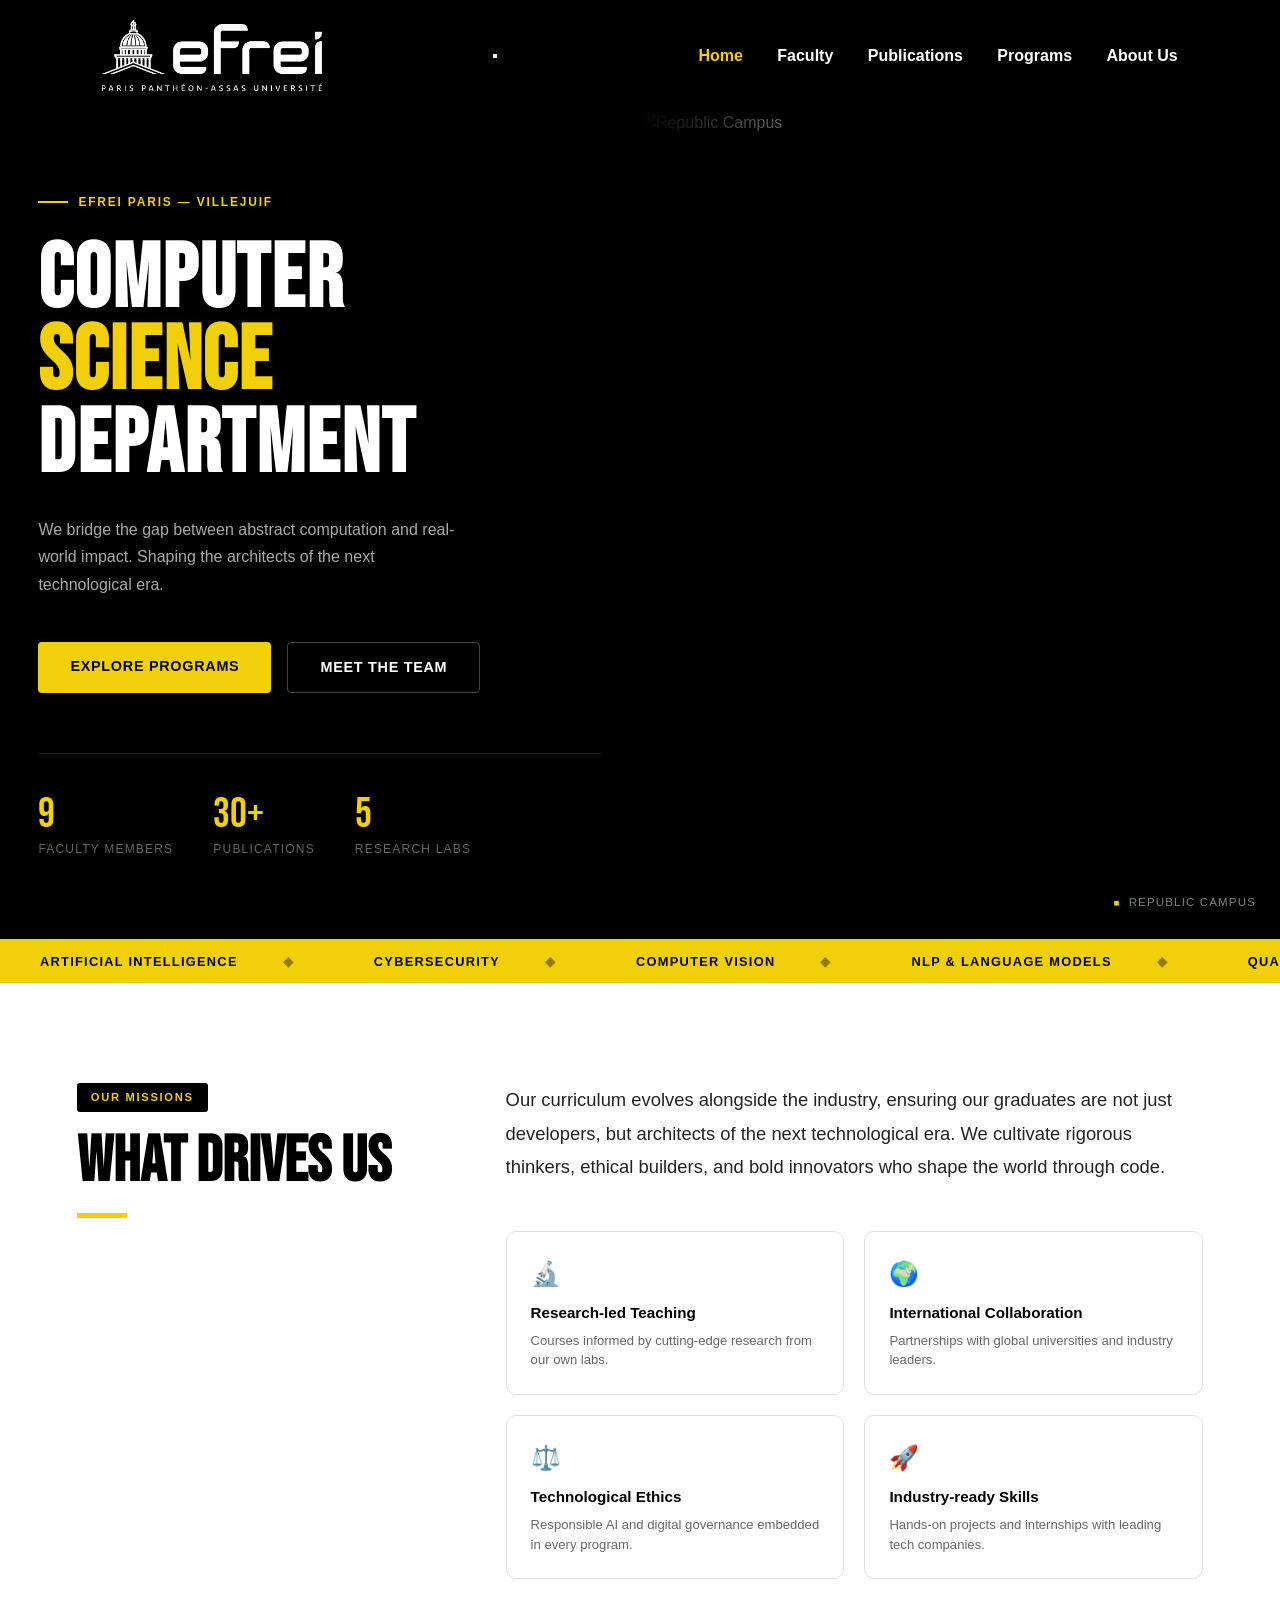
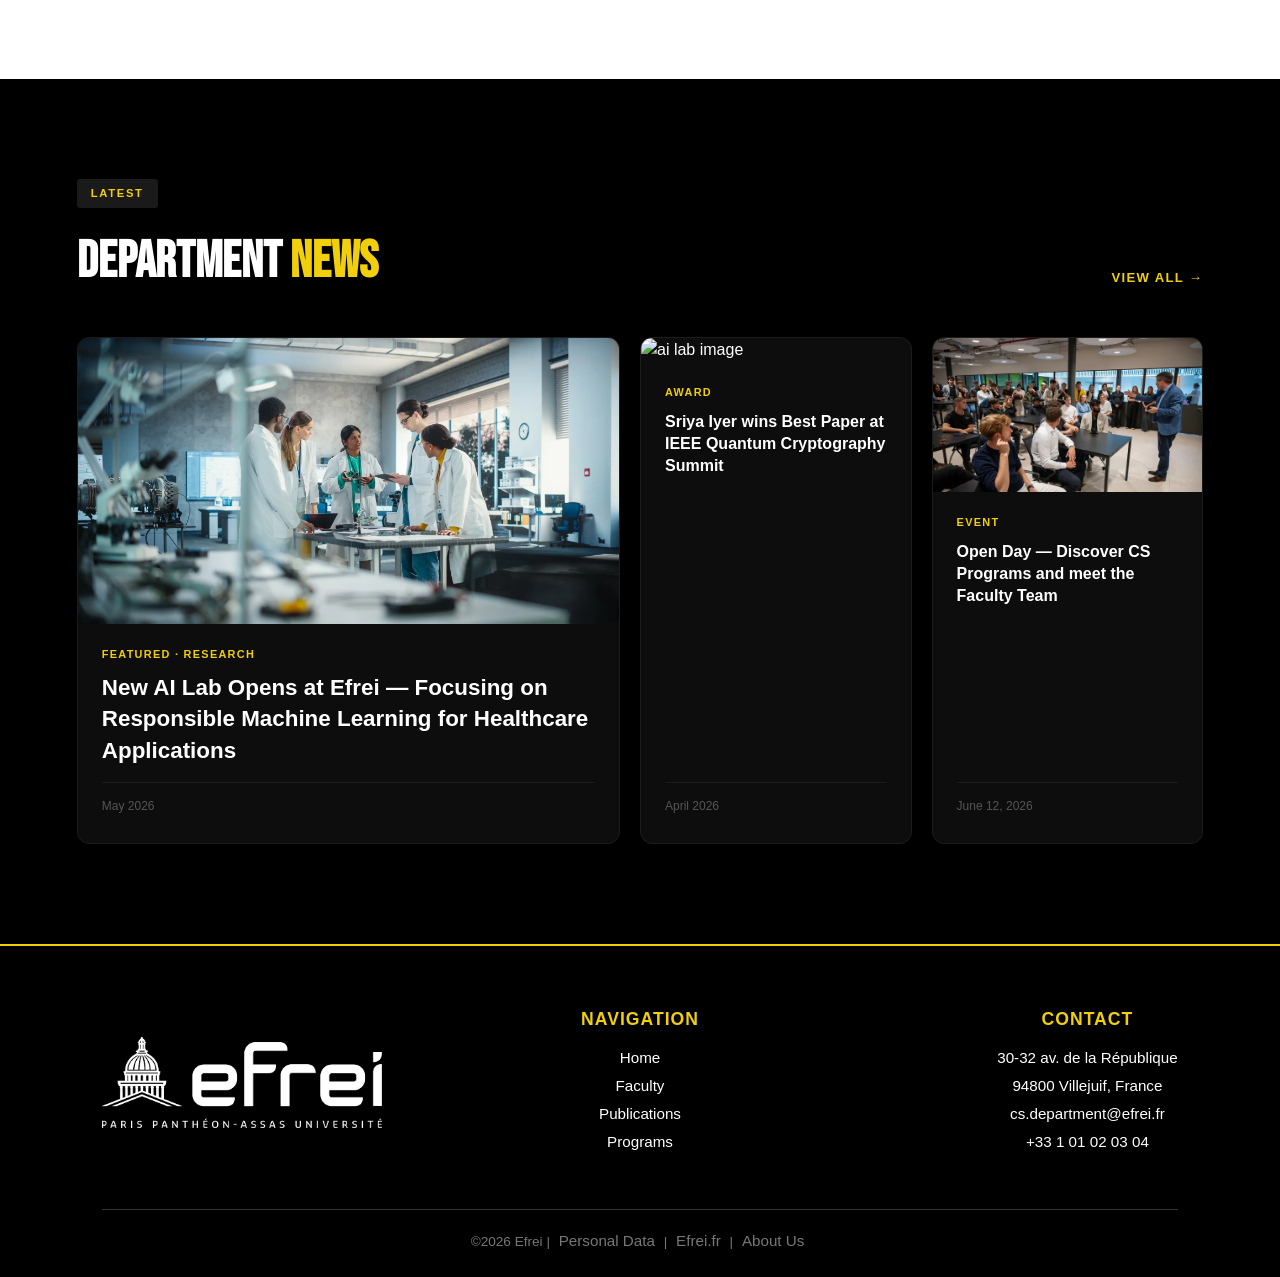
==== commit 13c92aec: "images for index.html" ====
--- a/html/index.html
+++ b/html/index.html
@@ -10,12 +10,17 @@
 
 <header class="header">
     <img class="logo-efrei" src="../img/logoEfrei.png" alt="Efrei Logo" />
-    <nav class="navbar">
-        <a href="index.html" class="active">Home</a>
-        <a href="faculty.html">Faculty</a>
-        <a href="publications.html">Publications</a>
-        <a href="programs.html">Programs</a>
-        <a href="about.html">About Us</a>
+    <button class="hamburger-btn" id="hamburger" aria-label="Toggle navigation" aria-expanded="false">
+        <span></span>
+        <span></span>
+        <span></span>
+    </button>
+    <nav class="navbar" id="mobile-nav">
+        <a href="index.html" class="active"><i class="ti ti-home"></i> Home</a>
+        <a href="faculty.html"><i class="ti ti-users"></i> Faculty</a>
+        <a href="publications.html"><i class="ti ti-file-text"></i> Publications</a>
+        <a href="programs.html"><i class="ti ti-book"></i> Programs</a>
+        <a href="about.html"><i class="ti ti-info-circle"></i> About Us</a>
     </nav>
 </header>
 
@@ -133,7 +138,7 @@
         </div>
         <div class="news-grid">
             <div class="news-card featured">
-                <div class="news-card-img-placeholder" style="aspect-ratio:4/3;">📰</div>
+                <img src="../img/AIlab.jpg" alt="ai lab image" class="news-img">
                 <div class="news-card-body">
                     <span class="news-card-tag">Featured · Research</span>
                     <p class="news-card-title">New AI Lab Opens at Efrei — Focusing on Responsible Machine Learning for Healthcare Applications</p>
@@ -141,7 +146,7 @@
                 </div>
             </div>
             <div class="news-card">
-                <div class="news-card-img-placeholder">🏆</div>
+                <img src="../img/sriya.jpg" alt="ai lab image" class="news-img">
                 <div class="news-card-body">
                     <span class="news-card-tag">Award</span>
                     <p class="news-card-title">Sriya Iyer wins Best Paper at IEEE Quantum Cryptography Summit</p>
@@ -149,7 +154,7 @@
                 </div>
             </div>
             <div class="news-card">
-                <div class="news-card-img-placeholder">📅</div>
+                <img src="../img/openDay.jpg" alt="ai lab image" class="news-img">
                 <div class="news-card-body">
                     <span class="news-card-tag">Event</span>
                     <p class="news-card-title">Open Day — Discover CS Programs and meet the Faculty Team</p>
@@ -188,5 +193,7 @@
     </div>
 </footer>
 
+<script src="../js/scriptHeader.js"></script>
+
 </body>
 </html>
